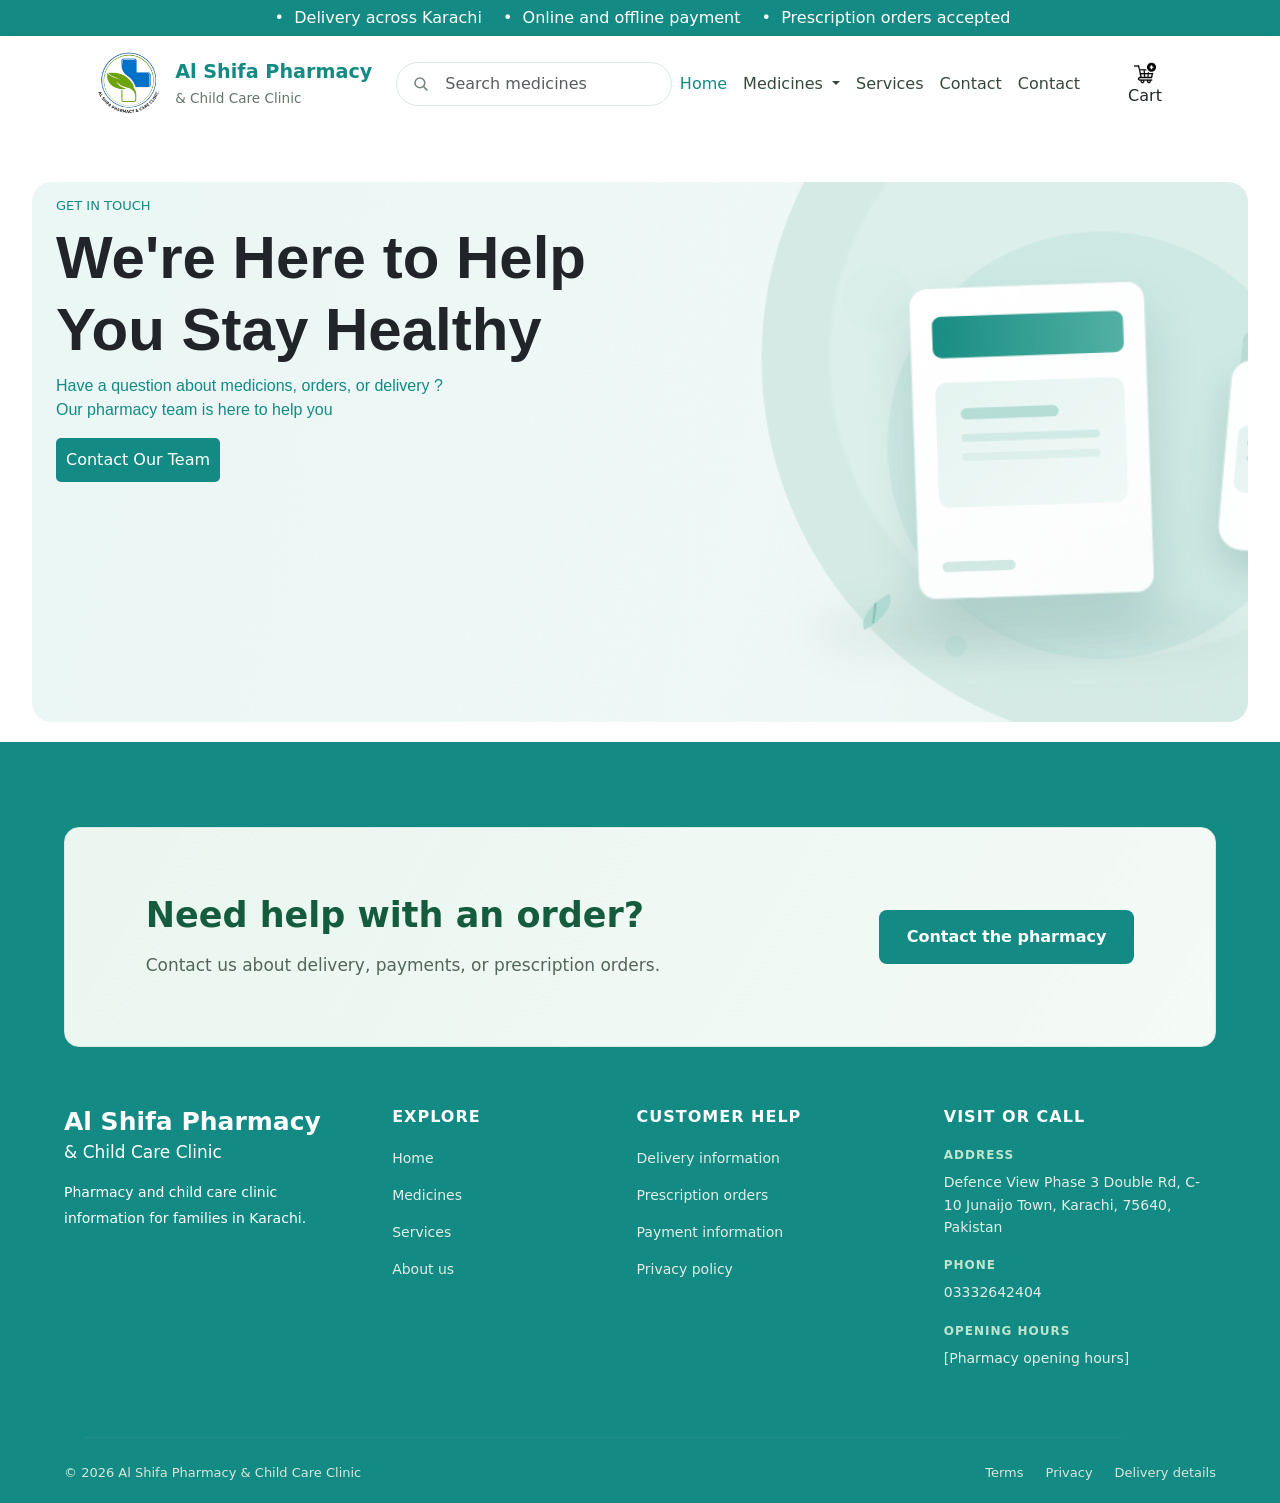
==== CONTACT-US/INDEX.HTML @ 60e19725 "Add contact and services pages with associated styles and images - Created a contact page with a mod" ====
<!DOCTYPE html>
<html lang="en">
<head>
    <meta charset="UTF-8">
    <meta name="viewport" content="width=device-width, initial-scale=1.0">

    <title>My Bootstrap Website</title>


    <!-- my css -->
     <link rel="stylesheet" href="STYLE.CSS">
    <!-- Bootstrap CSS -->
    <link
        href="https://cdn.jsdelivr.net/npm/bootstrap@5.3.9/dist/css/bootstrap.min.css"
        rel="stylesheet"
        integrity="sha384-yEPZ7jP9S0QKiUQ0m3jjsO4ProIW7wvR9gXkI7JOGa2XVsw53Yke2bsdkBbjmmiX"
        crossorigin="anonymous"
    >

    <!-- Your custom CSS -->
    <style>
        /* Write your CSS here */
    </style>
</head>

<body>





    <!-- Your website content -->
 <!-- navbar start -->

  <!-- Your HTML code here -->
    <div class="top-banner">
      <p class="">&nbsp;•&nbsp; Delivery across Karachi</p>
      <p>&nbsp;•&nbsp; Online and offline payment</p>
      <p>&nbsp;•&nbsp; Prescription orders accepted</p>
    </div>

    <div id="container">
      <nav id="main" class="navbar navbar-expand-lg">
        <div class="container px-4">
          <a class="navbar-brand" href="index.html">
            <div class="logo">
              <img src="logo.png" alt="" width="80px" />
              <p>
                <span class="brand-name">Al Shifa Pharmacy</span>
                <small class="brand-subtitle">&amp; Child Care Clinic</small>
              </p>
            </div>
          </a>

          <!-- Mobile menu toggle -->
          <button
            class="navbar-toggler"
            type="button"
            data-bs-toggle="collapse"
            data-bs-target="#mainNavbar"
            aria-controls="mainNavbar"
            aria-expanded="false"
            aria-label="Open menu"
          >
            <span class="navbar-toggler-icon"></span>
          </button>

          <div class="collapse navbar-collapse" id="mainNavbar">
            <!-- Search field with icon only -->
            <form
              class="nav-search position-relative mx-lg-auto my-3 my-lg-0"
              role="search"
            >
              <svg
                class="search-icon position-absolute top-50 start-0 translate-middle-y ms-3"
                width="18"
                height="18"
                viewBox="0 0 24 24"
                fill="none"
                stroke="currentColor"
                stroke-width="2"
                aria-hidden="true"
              >
                <circle cx="10.5" cy="10.5" r="6.5"></circle>
                <path d="m15.5 15.5 5 5"></path>
              </svg>

              <input
                id="medicine-search"
                name="q"
                class="form-control ps-5"
                type="search"
                placeholder="Search medicines"
                aria-label="Search medicines"
              />
            </form>

            <ul class="navbar-nav ms-lg-auto">
              <li class="nav-item">
                <a class="nav-link active" href="index.html">Home</a>
              </li>

              <li class="nav-item dropdown">
  <a
    class="nav-link dropdown-toggle"
    href="#"
    role="button"
    data-bs-toggle="dropdown"
    aria-expanded="false"
  >
    Medicines
  </a>

  <ul class="dropdown-menu">
    <li><a class="dropdown-item" href="pain-relief.html">Pain relief</a></li>
    <li><a class="dropdown-item" href="cold-cough-flu.html">Cold, cough &amp; flu</a></li>
    <li><a class="dropdown-item" href="allergy.html">Allergy &amp; sinus</a></li>
    <li><a class="dropdown-item" href="digestive-health.html">Digestive health</a></li>
    <li><a class="dropdown-item" href="vitamins.html">Vitamins &amp; supplements</a></li>
    <li><a class="dropdown-item" href="first-aid.html">First aid</a></li>
    <li><a class="dropdown-item" href="skin-care.html">Skin care</a></li>
    <li><a class="dropdown-item" href="eye-ear-care.html">Eye &amp; ear care</a></li>
    <li><a class="dropdown-item" href="oral-care.html">Oral care</a></li>
    <li><a class="dropdown-item" href="womens-health.html">Women’s health</a></li>
    <li><a class="dropdown-item" href="baby-child-health.html">Baby &amp; child health</a></li>
    <li><a class="dropdown-item" href="diabetes-care.html">Diabetes care</a></li>
    <li><a class="dropdown-item" href="medical-devices.html">Medical devices</a></li>
    <li><a class="dropdown-item" href="prescription-medicines.html">Prescription medicines</a></li>
  </ul>
</li>

              <li class="nav-item">
                <a class="nav-link" href="services.html">Services</a>
              </li>
              <li class="nav-item">
                <a class="nav-link" href="contact.html">Contact</a>
              </li>

              <li class="nav-item">
                <a class="nav-link" href="contact.html">Contact</a>
              </li>
            </ul>
            <a class="btn nav-cart ms-lg-3" href="cart.html">
              <img src="add-to-cart.png" alt="" width="22" height="22" />
              Cart
            </a>
          </div>
        </div>
      </nav>
    </div>
  

  <!-- navbar end  -->

<!-- BANNAR -->
<div class="card  " style="border: none;">
  <img ID="IMG" src="HOME-banner.png" class="card-img" alt="...">
  <div ID="TXT" class="card-img-overlay">
    <div class="TITLEe">
  <h6>GET IN TOUCH</h6>

    </div>
  
    <h1 class="card-title">We're Here to Help 
      <br>
      You Stay Healthy
    </h1>
    <p class="card-text">Have a question about medicions, orders, or delivery ?<br>
    Our pharmacy team is here to help you
    
    </p>

    <A href="">
<button id="contact">Contact Our Team </button>
    </A>

  </div>
</div>

<!-- BANNAR -->


<!-- CARDS -->
<!-- Contact cards -->

<!-- CARDS -->












  <!-- footer -->




  <!-- FOOTERS -->

<footer class="F-MAIN">

    <!-- Contact Banner -->
    <div class="TITLE">
        <div class="txt">
            <h1 id="h1">Need help with an order?</h1>
            <p id="p">Contact us about delivery, payments, or prescription orders.</p>
        </div>

        <div class="contact-action">
            <button id="bttn">Contact the pharmacy</button>
        </div>
    </div>

    <!-- Footer Content -->
    <div class="under-div">

        <!-- Brand -->
        <div class="titless">
            <h2>Al Shifa Pharmacy</h2>
            <h3>& Child Care Clinic</h3>

            <p>
                Pharmacy and child care clinic information for
                families in Karachi.
            </p>
        </div>

        <!-- Explore -->
        <div class="Explore">
            <h3>EXPLORE</h3>
            <ul>
                <li><a href="index.html">Home</a></li>
                <li><a href="#">Medicines</a></li>
                <li><a href="#">Services</a></li>
                <li><a href="#">About us</a></li>
            </ul>
        </div>

        <!-- Customer Help -->
        <div class="Customers-help">
            <h3>CUSTOMER HELP</h3>
            <ul>
                <li><a href="#">Delivery information</a></li>
                <li><a href="#">Prescription orders</a></li>
                <li><a href="#">Payment information</a></li>
                <li><a href="#">Privacy policy</a></li>
            </ul>
        </div>

        <!-- Address -->
        <div class="address">
            <h5>VISIT OR CALL</h5>

            <div class="ADDRESS">
                <p>ADDRESS</p>
                <h4>Defence View Phase 3 Double Rd, C-10 Junaijo Town, Karachi, 75640, Pakistan</h4>
            </div>

            <div class="phone">
                <label>PHONE</label>
                <h5>03332642404</h5>
            </div>

            <div class="phone">
                <label>OPENING HOURS</label>
                <h5>[Pharmacy opening hours]</h5>
            </div>
        </div>

    </div>

    <!-- Copyright -->

      <hr style="width: 90%; display: flex;
      align-items: center;
      justify-content: center;
      margin-left:20px; text-align: center;
      color: honeydew;">
    <div class="footer-bottom">
        <p>© 2026 Al Shifa Pharmacy & Child Care Clinic</p>


      
        <div class="footer-bottom-links">
            <a href="#">Terms</a>
            <a href="#">Privacy</a>
            <a href="#">Delivery details</a>
        </div>
    </div>

</footer>
    <!-- Bootstrap JavaScript bundle -->
    <script
        src="https://cdn.jsdelivr.net/npm/bootstrap@5.3.9/dist/js/bootstrap.bundle.min.js"
        integrity="sha384-WyOxWvTyr1QaMPfiPJSv76iReVthorl5uWlFtZPyK0IEB0hGzo9y5Bp9mYanr8Bu"
        crossorigin="anonymous"
    ></script>

    <!-- Your custom JavaScript -->
    <script>
        // Write your JavaScript here
    </script>

</body>
</html>
---- CONTACT-US/STYLE.CSS ----
:root {
    --pharmacy-green: #16784b;
    --pharmacy-dark: #145c3d;
    --pharmacy-light: #f2f8f4;
    --pharmacy-border: #dce8df;
    --pharmacy-teal: #138a83;
}

* {
    box-sizing: border-box;
}

body {
    margin: 0;
    font-family: "Times New Roman", Times, serif;
}

#container {
    width: 100%;
}

/* ================= TOP BANNER ================= */

.top-banner {
    display: flex;
    align-items: center;
    justify-content: center;
    gap: 1rem;
    width: 100%;
    min-height: 36px;
    padding: 6px 16px;
    background-color: var(--pharmacy-teal);
    color: #fff;
}

.top-banner p {
    margin: 0;
}

/* ================= MAIN NAVIGATION ================= */

#main {
    background-color: #fff;
    box-shadow: 0 2px 10px rgb(0 0 0 / 5%);
}

#main .navbar-brand {
    margin-right: 1.5rem;
}

/* Logo */

.logo {
    display: flex;
    align-items: center;
    gap: 0.7rem;
}

.logo img {
    display: block;
    width: 70px;
    height: 70px;
    object-fit: contain;
}

.logo p {
    margin: 0;
    line-height: 1.2;
}

.brand-name {
    display: block;
    color: var(--pharmacy-teal);
    font-size: 1.2rem;
    font-weight: 700;
}

.brand-subtitle {
    color: #64756a;
    font-size: 0.85rem;
}

/* Search */

.nav-search {
    width: min(100%, 300px);
}

.nav-search .form-control {
    min-height: 44px;
    border-color: var(--pharmacy-border);
    border-radius: 24px;
}

.nav-search .form-control:focus {
    border-color: var(--pharmacy-green);
    box-shadow: 0 0 0 0.2rem rgb(22 120 75 / 15%);
}

.search-icon {
    color: #748279;
    pointer-events: none;
}

/* Navigation Links */

#main .nav-link {
    color: #35483c;
    font-weight: 500;
}

#main .nav-link:hover,
#main .nav-link.active {
    color: var(--pharmacy-teal);
}

/* Dropdown */

#main .dropdown-menu {
    border: 1px solid var(--pharmacy-border);
    border-radius: 10px;
    box-shadow: 0 8px 20px rgb(0 0 0 / 8%);
}

#main .dropdown-item:hover {
    color: var(--pharmacy-dark);
    background-color: var(--pharmacy-light);
}

/* Cart */

.nav-cart {
    display: inline-flex;
    align-items: center;
    justify-content: center;
    gap: 0.5rem;
    padding: 0.6rem 1rem;
    color: #fff;
    background-color: var(--pharmacy-green);
    border: none;
    border-radius: 8px;
    font-weight: 600;
}

.nav-cart:hover {
    color: #fff;
    background-color: var(--pharmacy-dark);
}

/* Mobile Menu Button */

.navbar-toggler {
    border-color: var(--pharmacy-border);
}

.navbar-toggler:focus {
    box-shadow: 0 0 0 0.2rem rgb(22 120 75 / 15%);
}


/* ================= CONTACT BANNER ================= */

.TITLE {
    width: 100%;
    min-height: 220px;
    padding: 40px 7%;
    margin: 40px auto;

    display: flex;
    align-items: center;
    justify-content: space-between;
    gap: 25px;

    background: linear-gradient(120deg, #eaf6ef, #f4faf6);
    border: 1px solid var(--pharmacy-border);
    border-radius: 15px;
}

/* Text Section */

.TITLE .txt {
    max-width: 650px;
    margin: 0;
}

.TITLE #h1 {
    font-size: 35px;
    font-weight: 700;
    color: var(--pharmacy-dark);
    margin: 0 0 15px;
}

.TITLE #p {
    font-size: 17px;
    color: #53665a;
    line-height: 1.7;
    margin: 0;
}

/* Button */

.contact-action {
    flex-shrink: 0;
}

.TITLE #bttn {
    background-color: var(--pharmacy-teal);
    color: white;
    border: none;
    padding: 15px 28px;
    border-radius: 8px;
    font-size: 16px;
    font-weight: 600;
    cursor: pointer;
    transition: 0.3s ease;
}

.TITLE #bttn:hover {
    background-color: var(--pharmacy-dark);
    transform: translateY(-3px);
    box-shadow: 0 5px 15px rgb(22 120 75 / 20%);
}


/* ================= FOOTER ================= */

footer {
    width: 100%;
    background-color: var(--pharmacy-teal);
    color: #fff;
    padding: 45px 5% 15px;
}

/* Footer Main Content */

.under-div {
    width: 100%;
    display: grid;
    grid-template-columns: 1.4fr 1fr 1.3fr 1.3fr;
    gap: 35px;
    padding: 20px 0 35px;
}

/* Brand Section */

.titless h2 {
    font-size: 25px;
    font-weight: 700;
    margin: 0 0 5px;
    color: #fff;
}

.titless h1 {
    color: #fff;
}

.titless h3 {
    font-size: 17px;
    font-weight: 500;
    margin: 0 0 18px;
    color: #fff;
}

.titless p {
    font-size: 14px;
    line-height: 1.8;
    color: #fff;
    max-width: 260px;
    margin: 0;
}

/* Explore & Customer Help */

.Explore h3,
.Customers-help h3 {
    font-size: 16px;
    font-weight: 700;
    margin: 0 0 20px;
    color: #fff;
    letter-spacing: 1px;
}

.Explore ul,
.Customers-help ul {
    list-style: none;
    padding: 0;
    margin: 0;
}

.Explore li,
.Customers-help li {
    margin-bottom: 13px;
}

.Explore a,
.Customers-help a {
    text-decoration: none;
    color: #e1eee6;
    font-size: 14px;
    transition: 0.3s ease;
}

.Explore a:hover,
.Customers-help a:hover {
    color: #a8e6bd;
    padding-left: 5px;
}

/* Address Section */

.address > h5 {
    font-size: 16px;
    font-weight: 700;
    margin: 0 0 20px;
    letter-spacing: 1px;
    color: #fff;
}

.ADDRESS,
.phone {
    margin-bottom: 18px;
}

.ADDRESS p,
.phone label {
    display: block;
    font-size: 12px;
    font-weight: 700;
    letter-spacing: 1px;
    color: #bde5ce;
    margin: 0 0 7px;
}

.ADDRESS h4,
.phone h5 {
    font-size: 14px;
    font-weight: 400;
    line-height: 1.6;
    color: #e1eee6;
    margin: 0;
}

/* Footer Divider */

footer hr {
    width: 100%;
    border: 0;
    border-top: 1px solid rgb(255 255 255 / 25%);
    margin: 15px 0 20px;
}

/* Copyright */

.footer-bottom {
    display: flex;
    justify-content: space-between;
    align-items: center;
    flex-wrap: wrap;
    gap: 15px;
    padding: 5px 0;
}

.footer-bottom p {
    font-size: 13px;
    color: #d5e8dc;
    margin: 0;
}

.footer-bottom-links {
    display: flex;
    gap: 22px;
    flex-wrap: wrap;
}

.footer-bottom-links a {
    text-decoration: none;
    font-size: 13px;
    color: #d5e8dc;
    transition: 0.3s ease;
}

.footer-bottom-links a:hover {
    color: #a8e6bd;
}


/* =========================================
   TABLET RESPONSIVE
========================================= */

@media (max-width: 991px) {

    /* Navbar */

    .logo img {
        width: 60px;
        height: 60px;
    }

    .brand-name {
        font-size: 1.1rem;
    }

    .brand-subtitle {
        font-size: 0.8rem;
    }

    #main .navbar-collapse {
        padding: 15px 0;
    }

    #main .navbar-nav {
        align-items: flex-start;
        gap: 5px;
    }

    #main .nav-link {
        padding: 10px 0;
    }

    .nav-search {
        width: 100%;
        max-width: 100%;
        margin: 12px 0;
    }

    .nav-cart {
        margin-top: 10px;
    }

    /* Contact Banner */

    .TITLE {
        padding: 35px 5%;
        min-height: 190px;
        gap: 20px;
    }

    .TITLE #h1 {
        font-size: 29px;
    }

    .TITLE #p {
        font-size: 15px;
    }

    .TITLE #bttn {
        padding: 13px 20px;
        font-size: 14px;
    }

    /* Footer */

    .under-div {
        grid-template-columns: repeat(2, 1fr);
        gap: 35px;
    }

    .titless p {
        max-width: 320px;
    }
}




/* =========================================
   MOBILE RESPONSIVE
========================================= */

@media (max-width: 576px) {

    /* Top Banner */

    .top-banner {
        flex-wrap: wrap;
        gap: 5px;
        padding: 8px 10px;
        font-size: 12px;
        text-align: center;
    }

    /* Navbar Logo */

    .logo {
        gap: 8px;
    }

    .logo img {
        width: 48px;
        height: 48px;
    }

    .brand-name {
        font-size: 0.95rem;
    }

    .brand-subtitle {
        font-size: 0.7rem;
    }

    #main .navbar-brand {
        margin-right: 0;
    }

    #main .navbar-collapse {
        padding: 12px 5px;
    }

    #main .nav-link {
        font-size: 14px;
    }

    /* Search */

    .nav-search {
        width: 100%;
    }

    .nav-search .form-control {
        min-height: 40px;
        font-size: 14px;
    }

    /* Cart */

    .nav-cart {
        width: 100%;
        padding: 10px;
        margin-top: 8px;
    }

    /* Dropdown */

    #main .dropdown-menu {
        width: 100%;
    }

    /* Contact Banner */

    .TITLE {
        flex-direction: column;
        align-items: flex-start;
        padding: 30px 22px;
        min-height: auto;
        gap: 22px;
        margin: 25px auto;
    }

    .TITLE .txt {
        width: 100%;
    }

    .TITLE #h1 {
        font-size: 25px;
        line-height: 1.3;
    }

    .TITLE #p {
        font-size: 14px;
        line-height: 1.6;
    }

    .contact-action {
        width: 100%;
    }

    .TITLE #bttn {
        width: 100%;
        padding: 14px;
        font-size: 15px;
    }

    /* Footer */

    footer {
        padding: 35px 6% 15px;
    }

    .under-div {
        grid-template-columns: 1fr;
        gap: 28px;
        padding-bottom: 20px;
    }

    .titless h2 {
        font-size: 23px;
    }

    .Explore h3,
    .Customers-help h3,
    .address > h5 {
        margin-bottom: 14px;
    }

    .footer-bottom {
        flex-direction: column;
        align-items: flex-start;
        gap: 15px;
    }

    .footer-bottom-links {
        gap: 15px;
    }

    .footer-bottom p,
    .footer-bottom-links a {
        font-size: 12px;
    }
}


/* =========================================
   EXTRA SMALL MOBILE
========================================= */

@media (max-width: 380px) {

    /* Logo */

    .logo img {
        width: 42px;
        height: 42px;
    }

    .brand-name {
        font-size: 0.85rem;
    }

    .brand-subtitle {
        font-size: 0.65rem;
    }

    .navbar-toggler {
        padding: 5px 8px;
    }

    .top-banner {
        font-size: 11px;
    }

    /* Contact Banner */

    .TITLE {
        padding: 25px 17px;
    }

    .TITLE #h1 {
        font-size: 22px;
    }

    .TITLE #p {
        font-size: 13px;
    }
}


#IMG{
    margin-left: 3%;
    margin-right: 5%;
    margin-top: 50PX;
    display: flex;
    align-items: center;
    justify-content: center;
    width: 95%;
    height: 60VH;
    object-fit: cover;
    margin-bottom: 20PX;
    border-radius: 20PX;
}

#IMG {
    margin: 50px auto 20px;
    display: block;
    width: 95%;
    height: 60vh;
    object-fit: cover;
    border-radius: 20px;
}
/* General styles */
#TXT {
    margin-top: 50px;
    margin-left: 40px;
}

.TITLEe {
    display: flex;
    align-items: center;
    gap: 10px;
}

.TITLEe h6 {
    color: #138a83;
    font-size: 13px;
}

.card-title {
    font-size: 60px;
    color: #138a83;
    font-family: "Gill Sans", "Gill Sans MT", Calibri,
                 "Trebuchet MS", sans-serif;
    font-weight: bold;
}

.card-text {
    color: #138a83;
    font-family: "Gill Sans", "Gill Sans MT", Calibri,
                 "Trebuchet MS", sans-serif;
}

#contact {
    border-radius: 5px;
    padding: 10px;
    background-color: #138a83;
    color: white;
    border: none;
    outline: none;
}

#contact:hover {
    background-color: #138a8273;
}

/* Mobile */
@media (max-width: 576px) {
    #IMG {
        width: 92%;
        height: 40vh;
        margin-top: 30px;
    }

    #TXT {
        margin-top: 25px;
        margin-left: 0;
    }

    .TITLEe h6 {
        font-size: 12px;
    }

    .card-title {
        font-size: 32px;
    }

    .card-text {
        font-size: 14px;
    }
}

/* Extra-small mobile */
@media (max-width: 380px) {
    #IMG {
        height: 30vh;
    }

    .TITLEe h6 {
        font-size: 11px;
    }

    .card-title {
        font-size: 26px;
    }

    .card-text {
        font-size: 13px;
    }
}
#cards {
    padding: 30px;
}

.main {
    width: 100%;
    height: 100%;
    padding: 20px;
    display: flex;
    align-items: center;
    justify-content: center;
    gap: 10px;
    background-color: white;
    border-radius: 8px;
    box-shadow: 0px 0px 15px #138a83;
}

.omg {
    display: flex;
    align-items: center;
    justify-content: center;
}

.txxt {
    text-align: left;
}

.txxt h5,
.txxt p {
    margin: 0;
    color: #138a83;
}

  /* <h5>Call us</h5>
                <p>0333 2642404</p> */

                       /* <h5>Email</h5>
                <p>support@yourwebsite.com</p> */

                  /* <h5>Visit us</h5>
                <p>Karachi, Pakistan</p> */
/* 
                     <h5>Working hours</h5>
                <p>Mon - Sat: 9 AM - 6 PM</p> */
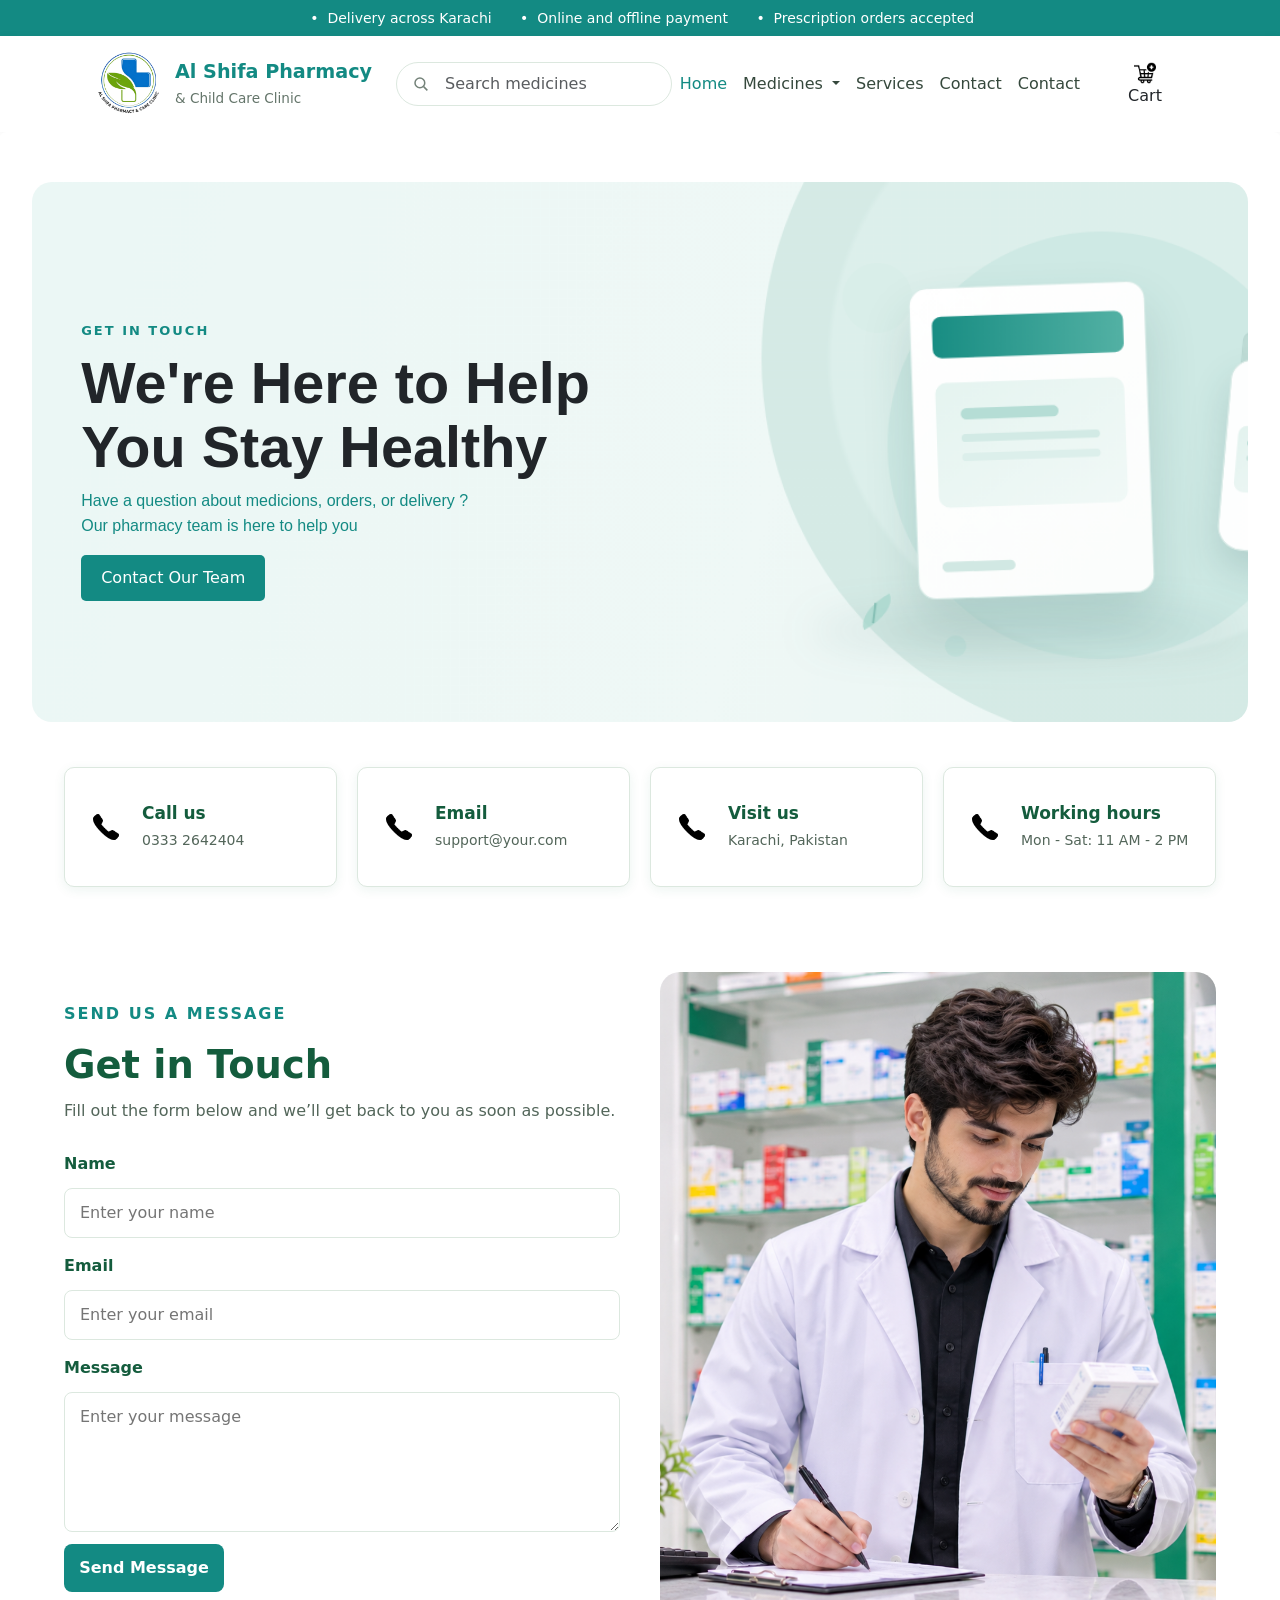
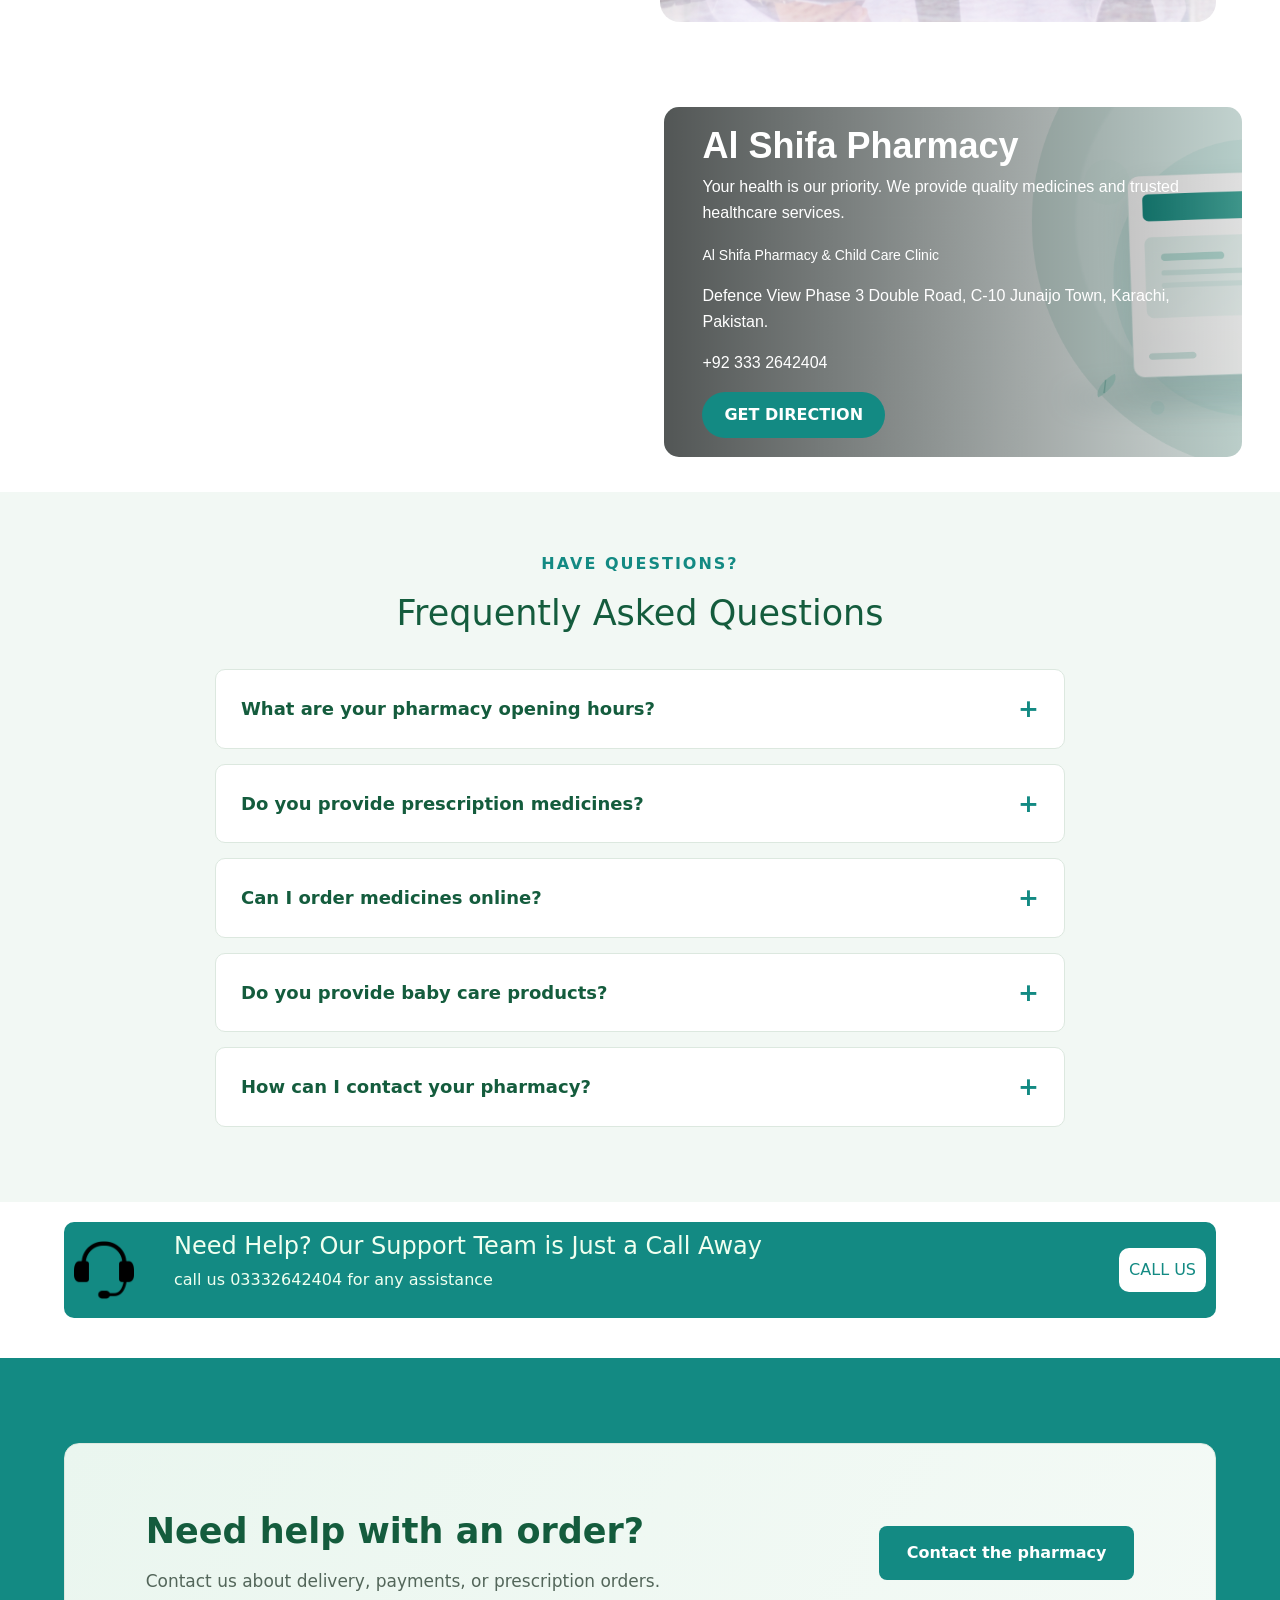
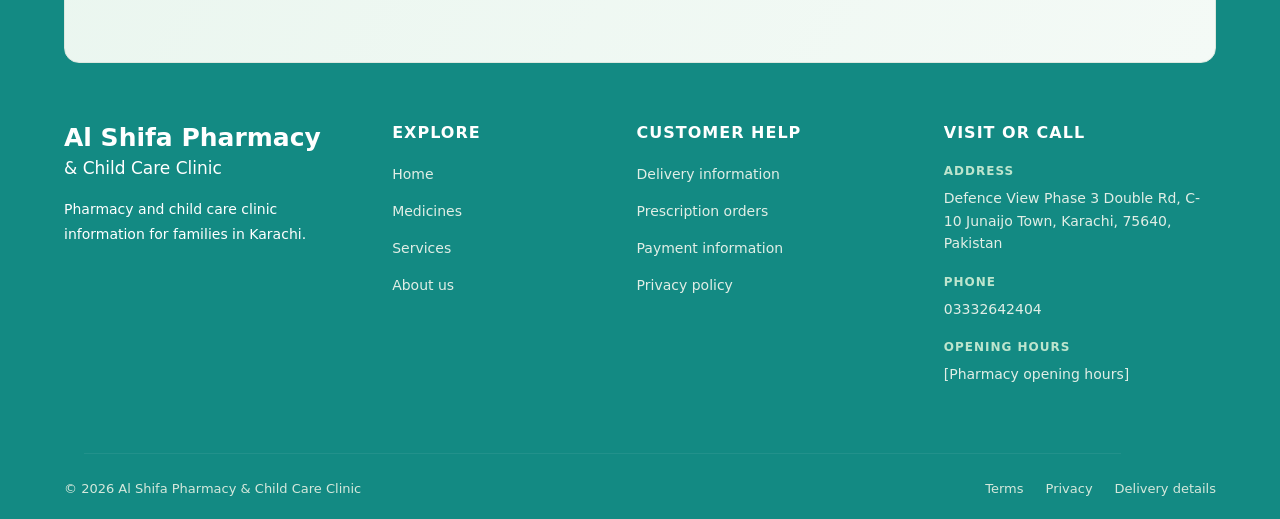
==== commit 24a7688e: "Add contact section with cards and form; update styles for improved layout and responsiveness" ====
--- a/CONTACT-US/INDEX.HTML
+++ b/CONTACT-US/INDEX.HTML
@@ -97,7 +97,7 @@
 
             <ul class="navbar-nav ms-lg-auto">
               <li class="nav-item">
-                <a class="nav-link active" href="index.html">Home</a>
+                <a class="nav-link active" href="">Home</a>
               </li>
 
               <li class="nav-item dropdown">
@@ -181,26 +181,255 @@
 
 
 <!-- CARDS -->
-<!-- Contact cards -->
+<div class="main">
+
+  <!-- card1 body -->
+<div class="c1">
+
+  <div class="pic">
+    <img src="icons8-phone-50.png">
+  </div>
+  <div class="textt">
+       <h5>Call us</h5>
+                <p>0333 2642404</p> 
+              
+  </div>
+</div>
+
+
+
+
+
+  <!-- card2 body -->
+<div class="c1">
+  <div class="pic">
+    <img src="icons8-phone-50.png">
+  </div>
+
+  <div class="textt">
+          <h5>Email</h5>
+                <p>support@your.com</p> 
+
+  </div>
+</div>
+
+
+
+
+  <!-- card3 body -->
+<div class="c1">
+  <div class="pic">
+    <img src="icons8-phone-50.png">
+  </div>
+
+  <div class="textt">
+       <h5>Visit us</h5>
+                <p>Karachi, Pakistan</p> 
+
+  </div>
+</div>
+
+
+  <!-- card4 body -->
+<div class="c1">
+  <div class="pic">
+    <img src="icons8-phone-50.png">
+  </div>
+
+  <div class="textt">
+     
+                     <h5>Working hours</h5>
+                <p>Mon - Sat: 11 AM - 2 PM</p> 
+  </div>
+</div>
+</div>
 
 <!-- CARDS -->
 
 
-
-
-
-
-
-
-
-
-
-
-  <!-- footer -->
-
-
-
-
+<section>
+    <div class="main22">
+
+        <div class="Email">
+            <div class="ttxxt">
+                <p>SEND US A MESSAGE</p>
+
+                <h1>Get in Touch</h1>
+
+                <p>
+                    Fill out the form below and we’ll get back to you
+                    as soon as possible.
+                </p>
+            </div>
+
+            <div class="inputs">
+                <form>
+                    <label for="name">Name</label>
+                    <input
+                        type="text"
+                        id="name"
+                        name="name"
+                        placeholder="Enter your name"
+                        required
+                    >
+
+                    <label for="email">Email</label>
+                    <input
+                        type="email"
+                        id="email"
+                        name="email"
+                        placeholder="Enter your email"
+                        required
+                    >
+
+                    <label for="message">Message</label>
+                    <textarea
+                        id="message"
+                        name="message"
+                        placeholder="Enter your message"
+                        required
+                    ></textarea>
+
+                    <button type="submit">Send Message</button>
+                </form>
+            </div>
+        </div>
+
+        <div class="picture">
+            <img
+                src="model.png"
+                alt="Pharmacy model"
+                width="500px"
+                style="height: 80vh; object-fit: cover;"
+            >
+        </div>
+
+    </div>
+</section>
+
+
+
+
+
+<div class="container-fluid">
+
+    <!-- Google Map -->
+    <div class="direction-wala-map">
+        <iframe
+            src="https://maps.google.com/maps?q=Al%20Shifa%20Pharmacy%20and%20Child%20Care%20Clinic&z=15&output=embed"
+            width="100%"
+            height="400"
+            style="border:0;"
+            allowfullscreen
+            loading="lazy">
+        </iframe>
+    </div>
+
+    <!-- Image Section -->
+    <div class="img">
+        <div class="card theme-inverse">
+            <img src="HOME-banner.png" class="card-img" alt="Al Shifa Pharmacy">
+
+            <div class="card-img-overlay">
+                <h4 class="card-title">Al Shifa Pharmacy</h4>
+
+   
+<p class="card-text">
+    Your health is our priority. We provide quality
+    medicines and trusted healthcare services.
+</p>
+
+<p class="card-text">
+    <small>Al Shifa Pharmacy & Child Care Clinic</small>
+</p>
+
+<p class="card-text">
+    <i class="bi bi-geo-alt-fill"></i>
+    Defence View Phase 3 Double Road,
+    C-10 Junaijo Town, Karachi, Pakistan.
+</p>
+
+<p class="card-text">
+    <i class="bi bi-telephone-fill"></i>
+    +92 333 2642404
+</p>
+
+<button id="BBB"
+    onclick="window.open('https://www.google.com/maps/dir/?api=1&destination=Al+Shifa+Pharmacy+and+Child+Care+Clinic,+Defence+View+Phase+3,+Karachi', '_blank')">
+    GET DIRECTION
+</button>
+
+            </div>
+        </div>
+    </div>
+
+</div>
+
+
+
+
+
+
+<!-- FREQUENTLY ASK QUESTION
+  -->
+<section class="faq-section">
+
+    <div class="faq-heading">
+        <p>HAVE QUESTIONS?</p>
+        <h2>Frequently Asked Questions</h2>
+    </div>
+
+    <div class="faq-container">
+
+        <details class="faq-item">
+            <summary>What are your pharmacy opening hours?</summary>
+            <p>Our pharmacy is open during regular business hours. Please contact us to confirm today's timings.</p>
+        </details>
+
+        <details class="faq-item">
+            <summary>Do you provide prescription medicines?</summary>
+            <p>Yes, we provide prescription medicines. Please bring a valid prescription from your doctor.</p>
+        </details>
+
+        <details class="faq-item">
+            <summary>Can I order medicines online?</summary>
+            <p>You can contact us by phone to ask about medicine availability and ordering.</p>
+        </details>
+
+        <details class="faq-item">
+            <summary>Do you provide baby care products?</summary>
+            <p>Yes, we offer a range of baby care products for babies and children.</p>
+        </details>
+
+        <details class="faq-item">
+            <summary>How can I contact your pharmacy?</summary>
+            <p>You can call us or visit our pharmacy. Our team will be happy to assist you.</p>
+        </details>
+
+    </div>
+</section>
+
+
+<div class="t">
+
+
+
+<div class="CONTACT">
+  <IMG SRC="customer-service-headset.png" width="60PX">
+    <hr>
+      <div class="TTT">
+            <H4>Need Help? Our Support Team is Just a Call Away
+  </H4>
+  <P>call us 03332642404 for any assistance</P></div>
+</div>
+
+
+<div class="buttt">
+  <button>CALL US</button>
+</div>
+
+</div>
+</div>
   <!-- FOOTERS -->
 
 <footer class="F-MAIN">
--- a/CONTACT-US/STYLE.CSS
+++ b/CONTACT-US/STYLE.CSS
@@ -1,3 +1,7 @@
+/* =====================================================
+   AL SHIFA PHARMACY & CHILD CARE CLINIC
+   RESPONSIVE CSS
+===================================================== */
 
 :root {
     --pharmacy-green: #16784b;
@@ -5,15 +9,27 @@
     --pharmacy-light: #f2f8f4;
     --pharmacy-border: #dce8df;
     --pharmacy-teal: #138a83;
+    --text-dark: #26352b;
+    --text-muted: #53665a;
 }
 
 * {
     box-sizing: border-box;
+}
+
+html {
+    scroll-behavior: smooth;
 }
 
 body {
     margin: 0;
     font-family: "Times New Roman", Times, serif;
+    color: var(--text-dark);
+    overflow-x: hidden;
+}
+
+img {
+    max-width: 100%;
 }
 
 #container {
@@ -26,19 +42,22 @@
     display: flex;
     align-items: center;
     justify-content: center;
-    gap: 1rem;
+    flex-wrap: wrap;
+    gap: 8px 24px;
     width: 100%;
     min-height: 36px;
-    padding: 6px 16px;
+    padding: 7px 16px;
     background-color: var(--pharmacy-teal);
     color: #fff;
+    text-align: center;
 }
 
 .top-banner p {
     margin: 0;
-}
-
-/* ================= MAIN NAVIGATION ================= */
+    font-size: 14px;
+}
+
+/* ================= NAVBAR ================= */
 
 #main {
     background-color: #fff;
@@ -47,18 +66,16 @@
 
 #main .navbar-brand {
     margin-right: 1.5rem;
-}
-
-/* Logo */
+    white-space: normal;
+}
 
 .logo {
     display: flex;
     align-items: center;
-    gap: 0.7rem;
+    gap: 11px;
 }
 
 .logo img {
-    display: block;
     width: 70px;
     height: 70px;
     object-fit: contain;
@@ -103,7 +120,7 @@
     pointer-events: none;
 }
 
-/* Navigation Links */
+/* Navigation links */
 
 #main .nav-link {
     color: #35483c;
@@ -118,6 +135,8 @@
 /* Dropdown */
 
 #main .dropdown-menu {
+    max-height: 70vh;
+    overflow-y: auto;
     border: 1px solid var(--pharmacy-border);
     border-radius: 10px;
     box-shadow: 0 8px 20px rgb(0 0 0 / 8%);
@@ -134,13 +153,14 @@
     display: inline-flex;
     align-items: center;
     justify-content: center;
-    gap: 0.5rem;
+    gap: 8px;
     padding: 0.6rem 1rem;
     color: #fff;
     background-color: var(--pharmacy-green);
     border: none;
     border-radius: 8px;
     font-weight: 600;
+    text-decoration: none;
 }
 
 .nav-cart:hover {
@@ -148,8 +168,6 @@
     background-color: var(--pharmacy-dark);
 }
 
-/* Mobile Menu Button */
-
 .navbar-toggler {
     border-color: var(--pharmacy-border);
 }
@@ -158,57 +176,372 @@
     box-shadow: 0 0 0 0.2rem rgb(22 120 75 / 15%);
 }
 
-
-/* ================= CONTACT BANNER ================= */
+/* ================= HERO BANNER ================= */
+
+#IMG {
+    display: block;
+    width: 95%;
+    height: 60vh;
+    min-height: 350px;
+    max-height: 650px;
+    margin: 50px auto 20px;
+    object-fit: cover;
+    object-position: center;
+    border-radius: 20px;
+}
+
+#TXT {
+    margin: 50px 0 0 4%;
+    padding: 30px;
+    display: flex;
+    flex-direction: column;
+    align-items: flex-start;
+    justify-content: center;
+    max-width: 650px;
+}
+
+.TITLEe {
+    display: flex;
+    align-items: center;
+    gap: 10px;
+}
+
+.TITLEe h6 {
+    margin: 0 0 12px;
+    color: var(--pharmacy-teal);
+    font-size: 13px;
+    font-weight: 700;
+    letter-spacing: 2px;
+}
+
+.card-title {
+    color: var(--pharmacy-teal);
+    font-family: "Gill Sans", "Gill Sans MT", Calibri, "Trebuchet MS", sans-serif;
+    font-size: clamp(34px, 4.5vw, 60px);
+    font-weight: 700;
+    line-height: 1.12;
+}
+
+.card-text {
+    color: var(--pharmacy-teal);
+    font-family: "Gill Sans", "Gill Sans MT", Calibri, "Trebuchet MS", sans-serif;
+    line-height: 1.6;
+}
+
+#contact {
+    padding: 11px 20px;
+    color: #fff;
+    background-color: var(--pharmacy-teal);
+    border: none;
+    border-radius: 5px;
+    outline: none;
+    cursor: pointer;
+    transition: 0.25s ease;
+}
+
+#contact:hover {
+    background-color: var(--pharmacy-dark);
+    transform: translateY(-2px);
+}
+
+/* ================= CONTACT CARDS ================= */
+
+.main {
+    display: flex;
+    align-items: stretch;
+    justify-content: center;
+    flex-wrap: wrap;
+    gap: 20px;
+    width: 90%;
+    margin: 25px auto 35px;
+}
+
+.c1 {
+    display: flex;
+    align-items: center;
+    justify-content: flex-start;
+    gap: 15px;
+    flex: 1 1 220px;
+    min-width: 0;
+    min-height: 120px;
+    padding: 20px;
+    background-color: white;
+    border: 1px solid var(--pharmacy-border);
+    border-radius: 10px;
+    box-shadow: 0 3px 12px rgb(22 120 75 / 8%);
+    transition: 0.25s ease;
+}
+
+.c1:hover {
+    transform: translateY(-4px);
+    box-shadow: 0 7px 18px rgb(22 120 75 / 13%);
+}
+
+.pic {
+    flex: 0 0 42px;
+    display: grid;
+    place-items: center;
+}
+
+.pic img {
+    width: 30px;
+    height: 30px;
+    object-fit: contain;
+}
+
+.textt {
+    min-width: 0;
+}
+
+.textt h5 {
+    margin: 0 0 7px;
+    color: var(--pharmacy-dark);
+    font-size: 17px;
+    font-weight: 700;
+}
+
+.textt p {
+    margin: 0;
+    color: var(--text-muted);
+    font-size: 14px;
+    overflow-wrap: anywhere;
+}
+
+/* ================= CONTACT FORM ================= */
+
+.main22 {
+    display: flex;
+    align-items: center;
+    justify-content: space-between;
+    gap: 40px;
+    width: 100%;
+    padding: 50px 5%;
+}
+
+.Email,
+.picture {
+    width: 50%;
+    min-width: 0;
+}
+
+.ttxxt p:first-child {
+    color: var(--pharmacy-teal);
+    font-weight: bold;
+    letter-spacing: 2px;
+}
+
+.ttxxt h1 {
+    margin: 10px 0;
+    color: var(--pharmacy-dark);
+    font-size: clamp(30px, 3vw, 40px);
+    font-weight: bold;
+}
+
+.ttxxt p:last-child {
+    color: var(--text-muted);
+    line-height: 1.6;
+}
+
+.inputs form {
+    display: flex;
+    flex-direction: column;
+    gap: 12px;
+    margin-top: 25px;
+}
+
+.inputs label {
+    margin-top: 4px;
+    color: var(--pharmacy-dark);
+    font-weight: bold;
+}
+
+.inputs input,
+.inputs textarea {
+    width: 100%;
+    padding: 12px 15px;
+    border: 1px solid var(--pharmacy-border);
+    border-radius: 8px;
+    outline: none;
+    font: inherit;
+}
+
+.inputs textarea {
+    min-height: 140px;
+    resize: vertical;
+}
+
+.inputs input:focus,
+.inputs textarea:focus {
+    border-color: var(--pharmacy-teal);
+    box-shadow: 0 0 0 3px rgb(19 138 131 / 15%);
+}
+
+.inputs button {
+    width: 160px;
+    max-width: 100%;
+    padding: 12px;
+    color: white;
+    background-color: var(--pharmacy-teal);
+    border: none;
+    border-radius: 8px;
+    font-weight: bold;
+    cursor: pointer;
+}
+
+.inputs button:hover {
+    background-color: var(--pharmacy-dark);
+}
+
+.picture img {
+    display: block;
+    width: 100%;
+    height: 80vh;
+    min-height: 400px;
+    max-height: 650px;
+    object-fit: cover;
+    border-radius: 20px;
+}
+
+/* ================= MAP AND LOCATION ================= */
+
+.container-fluid:has(.direction-wala-map) {
+    display: flex;
+    align-items: stretch;
+    justify-content: center;
+    gap: 2%;
+    padding: 35px 3%;
+}
+
+.direction-wala-map {
+    flex: 1 1 50%;
+    width: 50%;
+    min-width: 0;
+    min-height: 350px;
+    overflow: hidden;
+    border-radius: 12px;
+}
+
+.direction-wala-map iframe {
+    display: block;
+    width: 100%;
+    height: 100%;
+    min-height: 350px;
+    border: 0;
+}
+
+.img {
+    flex: 1 1 48%;
+    width: 48%;
+    min-width: 0;
+}
+
+.img .card {
+    height: 100%;
+    min-height: 350px;
+    border: none;
+    border-radius: 15px;
+    overflow: hidden;
+}
+
+.img .card-img {
+    width: 100%;
+    height: 100%;
+    min-height: 350px;
+    object-fit: cover;
+}
+
+.img .card-img-overlay {
+    display: flex;
+    flex-direction: column;
+    align-items: flex-start;
+    justify-content: center;
+    padding: clamp(20px, 3vw, 40px);
+    color: white;
+    background: linear-gradient(
+        90deg,
+        rgb(0 0 0 / 65%),
+        rgb(0 0 0 / 12%)
+    );
+}
+
+.img .card-title,
+.img .card-text {
+    color: white;
+}
+
+.img .card-title {
+    font-size: clamp(25px, 3vw, 36px);
+}
+
+.img .card-text {
+    max-width: 520px;
+    overflow-wrap: anywhere;
+}
+
+#BBB {
+    width: auto;
+    min-width: 150px;
+    min-height: 46px;
+    padding: 11px 22px;
+    color: white;
+    background-color: var(--pharmacy-teal);
+    border: none;
+    border-radius: 30px;
+    outline: none;
+    font-weight: bold;
+    cursor: pointer;
+    transition: 0.25s ease;
+}
+
+#BBB:hover {
+    background-color: var(--pharmacy-dark);
+    transform: translateY(-2px);
+}
+
+/* ================= FOOTER CONTACT BANNER ================= */
 
 .TITLE {
-    width: 100%;
-    min-height: 220px;
-    padding: 40px 7%;
-    margin: 40px auto;
-
     display: flex;
     align-items: center;
     justify-content: space-between;
     gap: 25px;
-
+    width: 100%;
+    min-height: 220px;
+    margin: 40px auto;
+    padding: 40px 7%;
     background: linear-gradient(120deg, #eaf6ef, #f4faf6);
     border: 1px solid var(--pharmacy-border);
     border-radius: 15px;
 }
 
-/* Text Section */
-
 .TITLE .txt {
     max-width: 650px;
     margin: 0;
 }
 
 .TITLE #h1 {
+    margin: 0 0 15px;
+    color: var(--pharmacy-dark);
     font-size: 35px;
-    font-weight: 700;
-    color: var(--pharmacy-dark);
-    margin: 0 0 15px;
+    font-weight: bold;
 }
 
 .TITLE #p {
+    margin: 0;
+    color: var(--text-muted);
     font-size: 17px;
-    color: #53665a;
     line-height: 1.7;
-    margin: 0;
-}
-
-/* Button */
+}
 
 .contact-action {
     flex-shrink: 0;
 }
 
 .TITLE #bttn {
+    padding: 15px 28px;
+    color: white;
     background-color: var(--pharmacy-teal);
-    color: white;
     border: none;
-    padding: 15px 28px;
     border-radius: 8px;
     font-size: 16px;
     font-weight: 600;
@@ -222,70 +555,59 @@
     box-shadow: 0 5px 15px rgb(22 120 75 / 20%);
 }
 
-
 /* ================= FOOTER ================= */
 
 footer {
     width: 100%;
+    padding: 45px 5% 15px;
+    color: white;
     background-color: var(--pharmacy-teal);
-    color: #fff;
-    padding: 45px 5% 15px;
-}
-
-/* Footer Main Content */
+}
 
 .under-div {
-    width: 100%;
     display: grid;
     grid-template-columns: 1.4fr 1fr 1.3fr 1.3fr;
     gap: 35px;
+    width: 100%;
     padding: 20px 0 35px;
 }
 
-/* Brand Section */
-
 .titless h2 {
+    margin: 0 0 5px;
+    color: white;
     font-size: 25px;
-    font-weight: 700;
-    margin: 0 0 5px;
-    color: #fff;
-}
-
-.titless h1 {
-    color: #fff;
+    font-weight: bold;
 }
 
 .titless h3 {
+    margin: 0 0 18px;
+    color: white;
     font-size: 17px;
     font-weight: 500;
-    margin: 0 0 18px;
-    color: #fff;
 }
 
 .titless p {
+    max-width: 260px;
+    margin: 0;
+    color: white;
     font-size: 14px;
     line-height: 1.8;
-    color: #fff;
-    max-width: 260px;
-    margin: 0;
-}
-
-/* Explore & Customer Help */
+}
 
 .Explore h3,
 .Customers-help h3 {
+    margin: 0 0 20px;
+    color: white;
     font-size: 16px;
-    font-weight: 700;
-    margin: 0 0 20px;
-    color: #fff;
+    font-weight: bold;
     letter-spacing: 1px;
 }
 
 .Explore ul,
 .Customers-help ul {
+    margin: 0;
+    padding: 0;
     list-style: none;
-    padding: 0;
-    margin: 0;
 }
 
 .Explore li,
@@ -295,26 +617,24 @@
 
 .Explore a,
 .Customers-help a {
-    text-decoration: none;
     color: #e1eee6;
     font-size: 14px;
+    text-decoration: none;
     transition: 0.3s ease;
 }
 
 .Explore a:hover,
 .Customers-help a:hover {
+    padding-left: 5px;
     color: #a8e6bd;
-    padding-left: 5px;
-}
-
-/* Address Section */
+}
 
 .address > h5 {
+    margin: 0 0 20px;
+    color: white;
     font-size: 16px;
-    font-weight: 700;
-    margin: 0 0 20px;
+    font-weight: bold;
     letter-spacing: 1px;
-    color: #fff;
 }
 
 .ADDRESS,
@@ -325,73 +645,66 @@
 .ADDRESS p,
 .phone label {
     display: block;
+    margin: 0 0 7px;
+    color: #bde5ce;
     font-size: 12px;
-    font-weight: 700;
+    font-weight: bold;
     letter-spacing: 1px;
-    color: #bde5ce;
-    margin: 0 0 7px;
 }
 
 .ADDRESS h4,
 .phone h5 {
+    margin: 0;
+    color: #e1eee6;
     font-size: 14px;
     font-weight: 400;
     line-height: 1.6;
-    color: #e1eee6;
-    margin: 0;
-}
-
-/* Footer Divider */
+    overflow-wrap: anywhere;
+}
 
 footer hr {
     width: 100%;
+    margin: 15px 0 20px;
     border: 0;
     border-top: 1px solid rgb(255 255 255 / 25%);
-    margin: 15px 0 20px;
-}
-
-/* Copyright */
+}
 
 .footer-bottom {
     display: flex;
+    align-items: center;
     justify-content: space-between;
-    align-items: center;
     flex-wrap: wrap;
     gap: 15px;
     padding: 5px 0;
 }
 
 .footer-bottom p {
+    margin: 0;
+    color: #d5e8dc;
     font-size: 13px;
+}
+
+.footer-bottom-links {
+    display: flex;
+    flex-wrap: wrap;
+    gap: 22px;
+}
+
+.footer-bottom-links a {
     color: #d5e8dc;
-    margin: 0;
-}
-
-.footer-bottom-links {
-    display: flex;
-    gap: 22px;
-    flex-wrap: wrap;
-}
-
-.footer-bottom-links a {
+    font-size: 13px;
     text-decoration: none;
-    font-size: 13px;
-    color: #d5e8dc;
-    transition: 0.3s ease;
 }
 
 .footer-bottom-links a:hover {
     color: #a8e6bd;
 }
 
-
-/* =========================================
+/* =====================================================
    TABLET RESPONSIVE
-========================================= */
+===================================================== */
 
 @media (max-width: 991px) {
-
-    /* Navbar */
 
     .logo img {
         width: 60px;
@@ -429,7 +742,47 @@
         margin-top: 10px;
     }
 
-    /* Contact Banner */
+    #IMG {
+        height: 48vh;
+        min-height: 320px;
+    }
+
+    #TXT {
+        margin: 25px 0 0 2%;
+        padding: 20px;
+    }
+
+    .card-title {
+        font-size: 42px;
+    }
+
+    .main {
+        width: 92%;
+        gap: 15px;
+    }
+
+    .c1 {
+        flex-basis: calc(50% - 15px);
+    }
+
+    .main22 {
+        gap: 25px;
+        padding: 35px 4%;
+    }
+
+    .picture img {
+        height: 60vh;
+        min-height: 350px;
+    }
+
+    .container-fluid:has(.direction-wala-map) {
+        padding: 25px 2%;
+        gap: 15px;
+    }
+
+    .img .card-img-overlay {
+        padding: 22px;
+    }
 
     .TITLE {
         padding: 35px 5%;
@@ -450,10 +803,8 @@
         font-size: 14px;
     }
 
-    /* Footer */
-
     .under-div {
-        grid-template-columns: repeat(2, 1fr);
+        grid-template-columns: repeat(2, minmax(0, 1fr));
         gap: 35px;
     }
 
@@ -462,42 +813,42 @@
     }
 }
 
-
-
-
-/* =========================================
+/* =====================================================
    MOBILE RESPONSIVE
-========================================= */
-
-@media (max-width: 576px) {
-
-    /* Top Banner */
+===================================================== */
+
+@media (max-width: 768px) {
 
     .top-banner {
-        flex-wrap: wrap;
-        gap: 5px;
+        gap: 5px 12px;
         padding: 8px 10px;
         font-size: 12px;
-        text-align: center;
-    }
-
-    /* Navbar Logo */
+    }
+
+    .top-banner p {
+        font-size: 12px;
+    }
+
+    #main .navbar > .container {
+        padding-right: 12px;
+        padding-left: 12px;
+    }
 
     .logo {
         gap: 8px;
     }
 
     .logo img {
-        width: 48px;
-        height: 48px;
+        width: 50px;
+        height: 50px;
     }
 
     .brand-name {
-        font-size: 0.95rem;
+        font-size: 1rem;
     }
 
     .brand-subtitle {
-        font-size: 0.7rem;
+        font-size: 0.72rem;
     }
 
     #main .navbar-brand {
@@ -511,8 +862,6 @@
     #main .nav-link {
         font-size: 14px;
     }
-
-    /* Search */
 
     .nav-search {
         width: 100%;
@@ -522,8 +871,6 @@
         min-height: 40px;
         font-size: 14px;
     }
-
-    /* Cart */
 
     .nav-cart {
         width: 100%;
@@ -531,21 +878,125 @@
         margin-top: 8px;
     }
 
-    /* Dropdown */
-
     #main .dropdown-menu {
         width: 100%;
     }
 
-    /* Contact Banner */
+    #IMG {
+        width: 92%;
+        height: 42vh;
+        min-height: 270px;
+        margin-top: 25px;
+        border-radius: 14px;
+    }
+
+    #TXT {
+        margin: 0;
+        padding: 20px;
+        max-width: 100%;
+    }
+
+    .TITLEe h6 {
+        font-size: 12px;
+    }
+
+    .card-title {
+        font-size: 32px;
+    }
+
+    .card-text {
+        font-size: 14px;
+    }
+
+    .main {
+        width: 92%;
+        gap: 12px;
+    }
+
+    .c1 {
+        flex: 1 1 calc(50% - 12px);
+        min-height: 105px;
+        padding: 14px;
+        gap: 10px;
+    }
+
+    .textt h5 {
+        font-size: 15px;
+    }
+
+    .textt p {
+        font-size: 13px;
+    }
+
+    .main22 {
+        flex-direction: column;
+        align-items: stretch;
+        gap: 30px;
+        padding: 35px 5%;
+    }
+
+    .Email,
+    .picture {
+        width: 100%;
+    }
+
+    .ttxxt h1 {
+        font-size: 30px;
+    }
+
+    .picture img {
+        height: 50vh;
+        min-height: 280px;
+    }
+
+    .container-fluid:has(.direction-wala-map) {
+        flex-direction: column;
+        gap: 20px;
+        padding: 25px 4%;
+    }
+
+    .direction-wala-map,
+    .img {
+        width: 100%;
+        flex: 0 0 auto;
+    }
+
+    .direction-wala-map,
+    .direction-wala-map iframe {
+        min-height: 300px;
+        height: 300px;
+    }
+
+    .img .card,
+    .img .card-img,
+    .img .card-img-overlay {
+        min-height: 320px;
+    }
+
+    .img .card-img {
+        height: 320px;
+    }
+
+    .img .card-img-overlay {
+        padding: 22px;
+    }
+
+    .img .card-title {
+        font-size: 28px;
+    }
+
+    #BBB {
+        min-height: 44px;
+        padding: 10px 20px;
+    }
 
     .TITLE {
         flex-direction: column;
         align-items: flex-start;
-        padding: 30px 22px;
         min-height: auto;
         gap: 22px;
         margin: 25px auto;
+        padding: 30px 22px;
     }
 
     .TITLE .txt {
@@ -572,15 +1023,13 @@
         font-size: 15px;
     }
 
-    /* Footer */
-
     footer {
         padding: 35px 6% 15px;
     }
 
     .under-div {
-        grid-template-columns: 1fr;
-        gap: 28px;
+        grid-template-columns: repeat(2, minmax(0, 1fr));
+        gap: 28px 20px;
         padding-bottom: 20px;
     }
 
@@ -603,6 +1052,101 @@
     .footer-bottom-links {
         gap: 15px;
     }
+}
+
+/* =====================================================
+   SMALL MOBILE
+===================================================== */
+
+@media (max-width: 576px) {
+
+    .top-banner {
+        justify-content: center;
+    }
+
+    #IMG {
+        width: 94%;
+        height: 38vh;
+        min-height: 240px;
+    }
+
+    #TXT {
+        padding: 16px;
+    }
+
+    .card-title {
+        font-size: 29px;
+    }
+
+    .main {
+        flex-direction: column;
+        align-items: stretch;
+        width: 90%;
+    }
+
+    .c1 {
+        width: 100%;
+        flex: 1 1 auto;
+        min-height: 90px;
+    }
+
+    .main22 {
+        padding: 28px 5%;
+    }
+
+    .ttxxt h1 {
+        font-size: 27px;
+    }
+
+    .inputs button {
+        width: 100%;
+    }
+
+    .picture img {
+        height: 42vh;
+        min-height: 240px;
+    }
+
+    .container-fluid:has(.direction-wala-map) {
+        padding: 20px 4%;
+    }
+
+    .direction-wala-map,
+    .direction-wala-map iframe {
+        height: 270px;
+        min-height: 270px;
+    }
+
+    .img .card,
+    .img .card-img,
+    .img .card-img-overlay {
+        min-height: 350px;
+    }
+
+    .img .card-img {
+        height: 350px;
+    }
+
+    .img .card-title {
+        font-size: 25px;
+    }
+
+    .img .card-text {
+        font-size: 13px;
+    }
+
+    .TITLE {
+        padding: 25px 18px;
+    }
+
+    .TITLE #h1 {
+        font-size: 23px;
+    }
+
+    .under-div {
+        grid-template-columns: 1fr;
+        gap: 25px;
+    }
 
     .footer-bottom p,
     .footer-bottom-links a {
@@ -610,14 +1154,11 @@
     }
 }
 
-
-/* =========================================
+/* =====================================================
    EXTRA SMALL MOBILE
-========================================= */
+===================================================== */
 
 @media (max-width: 380px) {
-
-    /* Logo */
 
     .logo img {
         width: 42px;
@@ -636,177 +1177,221 @@
         padding: 5px 8px;
     }
 
-    .top-banner {
+    .top-banner,
+    .top-banner p {
         font-size: 11px;
     }
 
-    /* Contact Banner */
+    #IMG {
+        height: 32vh;
+        min-height: 210px;
+    }
+
+    .card-title {
+        font-size: 25px;
+    }
+
+    .card-text {
+        font-size: 13px;
+    }
 
     .TITLE {
-        padding: 25px 17px;
+        padding: 23px 16px;
     }
 
     .TITLE #h1 {
-        font-size: 22px;
-    }
-
-    .TITLE #p {
-        font-size: 13px;
-    }
-}
-
-
-#IMG{
-    margin-left: 3%;
-    margin-right: 5%;
-    margin-top: 50PX;
-    display: flex;
+        font-size: 21px;
+    }
+
+    .direction-wala-map,
+    .direction-wala-map iframe {
+        height: 240px;
+        min-height: 240px;
+    }
+
+    .img .card,
+    .img .card-img,
+    .img .card-img-overlay {
+        min-height: 370px;
+    }
+
+    .img .card-img {
+        height: 370px;
+    }
+}
+
+
+
+
+
+
+
+
+
+/* ========================================================================================== */
+/* ========================================================================================================================================================= */
+.faq-section {
+    padding: 60px 8%;
+    background: var(--pharmacy-light);
+}
+
+.faq-heading {
+    text-align: center;
+    margin-bottom: 35px;
+}
+
+.faq-heading p {
+    color: var(--pharmacy-teal);
+    font-weight: bold;
+    letter-spacing: 2px;
+}
+
+.faq-heading h2 {
+    color: var(--pharmacy-dark);
+    font-size: 35px;
+}
+
+.faq-container {
+    max-width: 850px;
+    margin: auto;
+}
+
+.faq-item {
+    background: white;
+    margin-bottom: 15px;
+    padding: 20px 25px;
+    border: 1px solid var(--pharmacy-border);
+    border-radius: 10px;
+}
+
+.faq-item summary {
+    color: var(--pharmacy-dark);
+    font-size: 18px;
+    font-weight: bold;
+    cursor: pointer;
+    list-style: none;
+    display: flex;
+    justify-content: space-between;
     align-items: center;
-    justify-content: center;
-    width: 95%;
-    height: 60VH;
-    object-fit: cover;
-    margin-bottom: 20PX;
-    border-radius: 20PX;
-}
-
-#IMG {
-    margin: 50px auto 20px;
-    display: block;
-    width: 95%;
-    height: 60vh;
-    object-fit: cover;
-    border-radius: 20px;
-}
-/* General styles */
-#TXT {
-    margin-top: 50px;
-    margin-left: 40px;
-}
-
-.TITLEe {
+}
+
+.faq-item summary::-webkit-details-marker {
+    display: none;
+}
+
+.faq-item summary::after {
+    content: "+";
+    color: var(--pharmacy-teal);
+    font-size: 25px;
+    transition: 0.3s;
+}
+
+.faq-item[open] summary::after {
+    content: "−";
+}
+
+.faq-item p {
+    color: var(--text-muted);
+    font-size: 15px;
+    line-height: 1.7;
+    margin: 15px 0 0;
+}
+
+@media (max-width: 576px) {
+    .faq-section {
+        padding: 40px 5%;
+    }
+
+    .faq-heading h2 {
+        font-size: 26px;
+    }
+
+    .faq-item {
+        padding: 17px;
+    }
+
+    .faq-item summary {
+        font-size: 16px;
+    }
+}
+
+
+
+
+
+
+.CONTACT{
     display: flex;
     align-items: center;
-    gap: 10px;
-}
-
-.TITLEe h6 {
+    gap: 20px;
+
+}
+
+.buttt button{
+    background-color: white;
     color: #138a83;
-    font-size: 13px;
-}
-
-.card-title {
-    font-size: 60px;
-    color: #138a83;
-    font-family: "Gill Sans", "Gill Sans MT", Calibri,
-                 "Trebuchet MS", sans-serif;
-    font-weight: bold;
-}
-
-.card-text {
-    color: #138a83;
-    font-family: "Gill Sans", "Gill Sans MT", Calibri,
-                 "Trebuchet MS", sans-serif;
-}
-
-#contact {
-    border-radius: 5px;
-    padding: 10px;
-    background-color: #138a83;
-    color: white;
+    width: 100%;
+    padding: 10px 10px ;
     border: none;
     outline: none;
-}
-
-#contact:hover {
-    background-color: #138a8273;
-}
-
-/* Mobile */
+    border-radius: 10px;
+}
+
+.t{
+    border-radius: 10px;
+    color: honeydew;
+    padding: 10px 10px;
+    margin-bottom: 40px;
+    margin-top: 20px;
+    background-color: #138a83;
+    margin-left: 5%;
+    margin-right: 5%;
+     display: flex;
+    align-items: center;
+    justify-content: space-between;
+}
+
+/* Tablet Screen */
+@media (max-width: 768px) {
+    .CONTACT {
+        gap: 12px;
+    }
+
+    .t {
+        margin-left: 3%;
+        margin-right: 3%;
+        padding: 15px;
+        gap: 15px;
+    }
+
+    .buttt button {
+        padding: 10px;
+    }
+}
+
+/* Mobile Screen */
 @media (max-width: 576px) {
-    #IMG {
-        width: 92%;
-        height: 40vh;
-        margin-top: 30px;
-    }
-
-    #TXT {
-        margin-top: 25px;
-        margin-left: 0;
-    }
-
-    .TITLEe h6 {
-        font-size: 12px;
-    }
-
-    .card-title {
-        font-size: 32px;
-    }
-
-    .card-text {
-        font-size: 14px;
-    }
-}
-
-/* Extra-small mobile */
-@media (max-width: 380px) {
-    #IMG {
-        height: 30vh;
-    }
-
-    .TITLEe h6 {
-        font-size: 11px;
-    }
-
-    .card-title {
-        font-size: 26px;
-    }
-
-    .card-text {
-        font-size: 13px;
-    }
-}
-#cards {
-    padding: 30px;
-}
-
-.main {
-    width: 100%;
-    height: 100%;
-    padding: 20px;
-    display: flex;
-    align-items: center;
-    justify-content: center;
-    gap: 10px;
-    background-color: white;
-    border-radius: 8px;
-    box-shadow: 0px 0px 15px #138a83;
-}
-
-.omg {
-    display: flex;
-    align-items: center;
-    justify-content: center;
-}
-
-.txxt {
-    text-align: left;
-}
-
-.txxt h5,
-.txxt p {
-    margin: 0;
-    color: #138a83;
-}
-
-  /* <h5>Call us</h5>
-                <p>0333 2642404</p> */
-
-                       /* <h5>Email</h5>
-                <p>support@yourwebsite.com</p> */
-
-                  /* <h5>Visit us</h5>
-                <p>Karachi, Pakistan</p> */
-/* 
-                     <h5>Working hours</h5>
-                <p>Mon - Sat: 9 AM - 6 PM</p> */+    .CONTACT {
+        flex-direction: column;
+        align-items: stretch;
+        gap: 15px;
+    }
+
+    .t {
+        flex-direction: column;
+        align-items: flex-start;
+        text-align: left;
+        margin: 15px 3%;
+        padding: 20px;
+        gap: 15px;
+    }
+
+    .buttt {
+        width: 100%;
+    }
+
+    .buttt button {
+        width: 100%;
+        padding: 12px;
+    }
+}
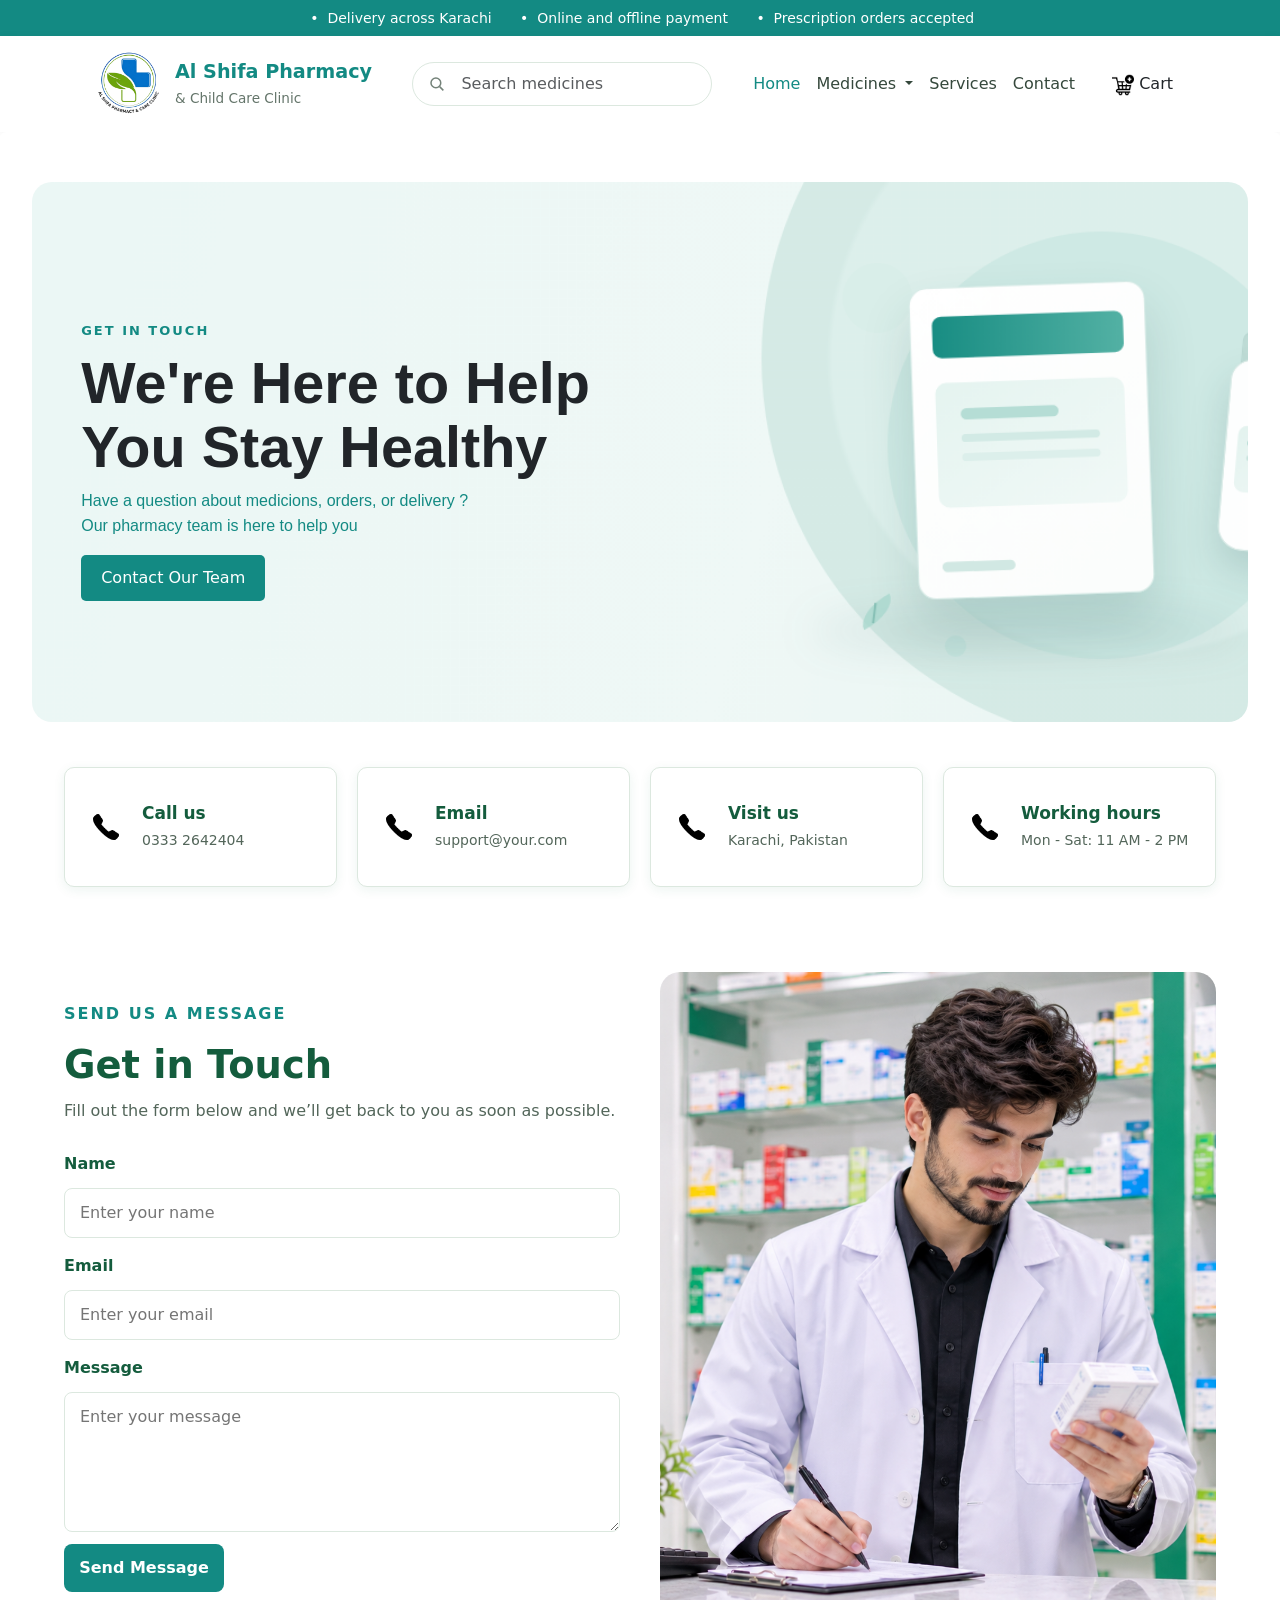
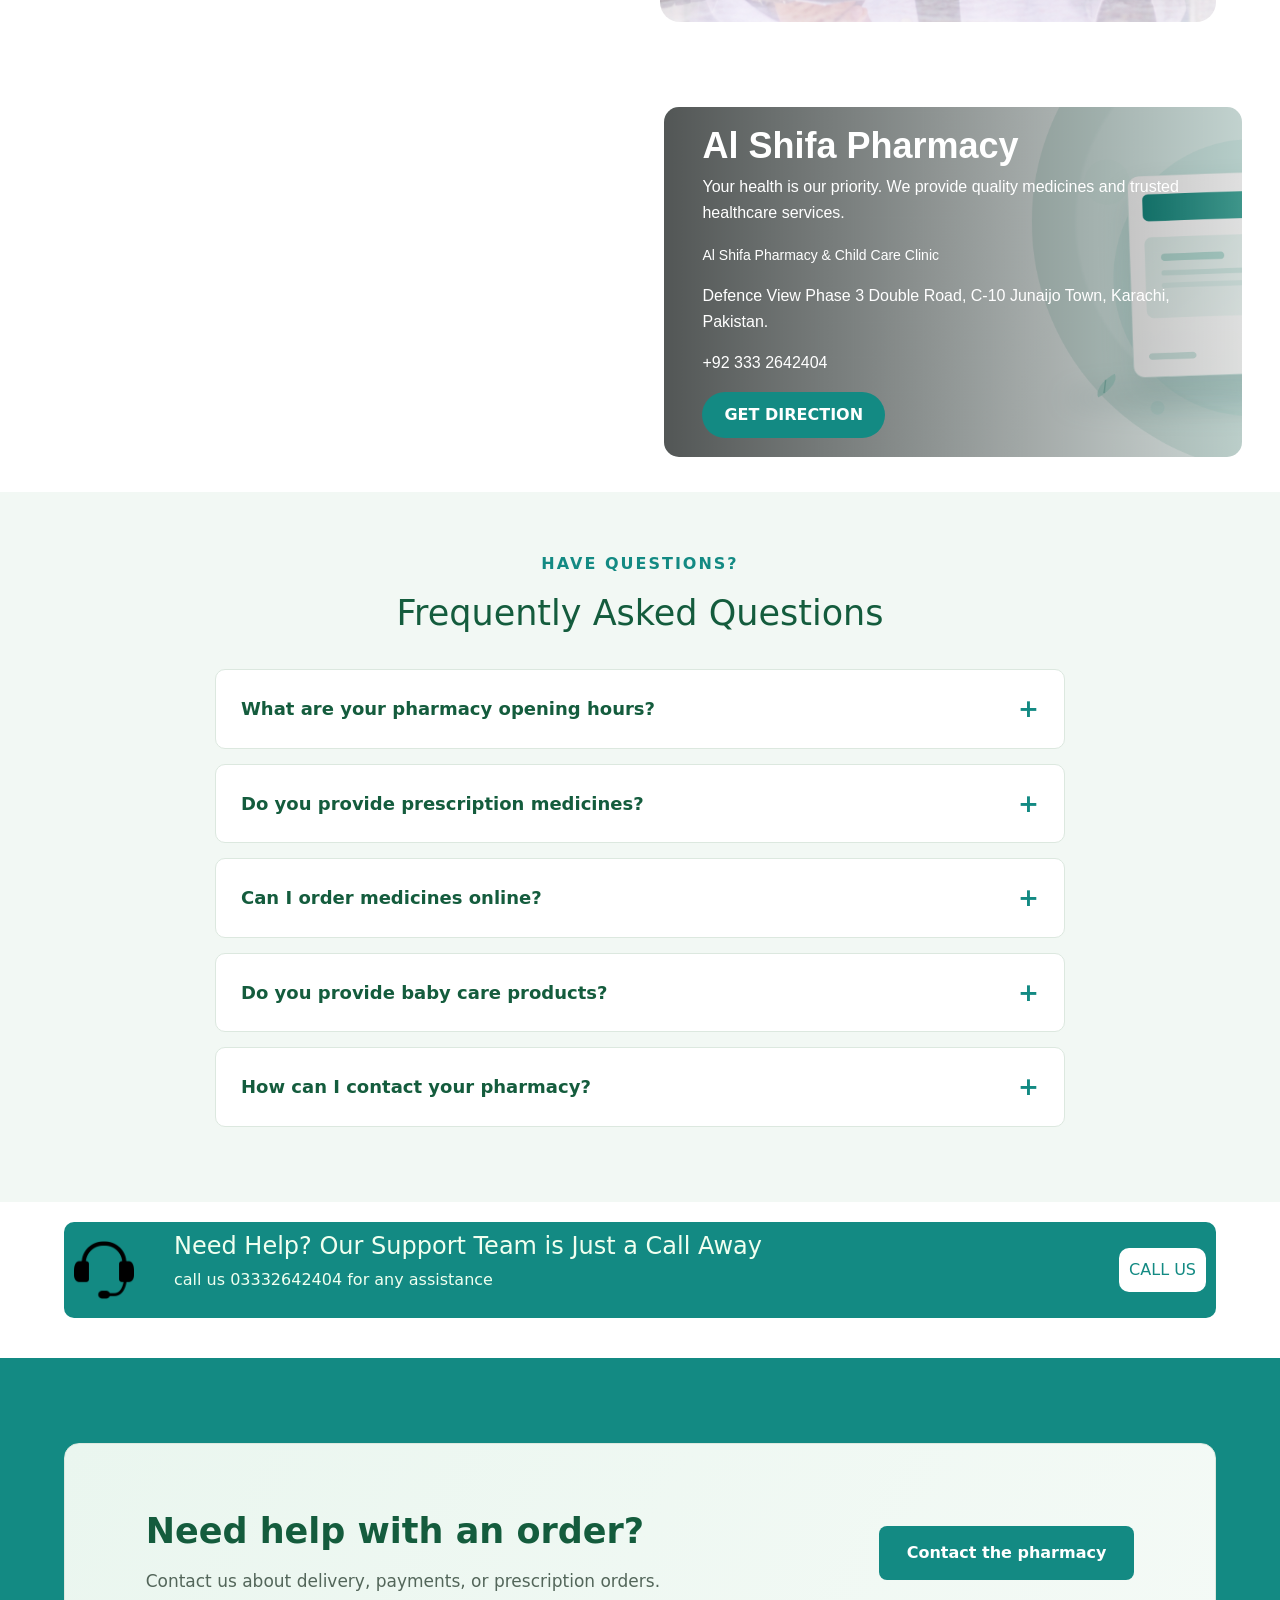
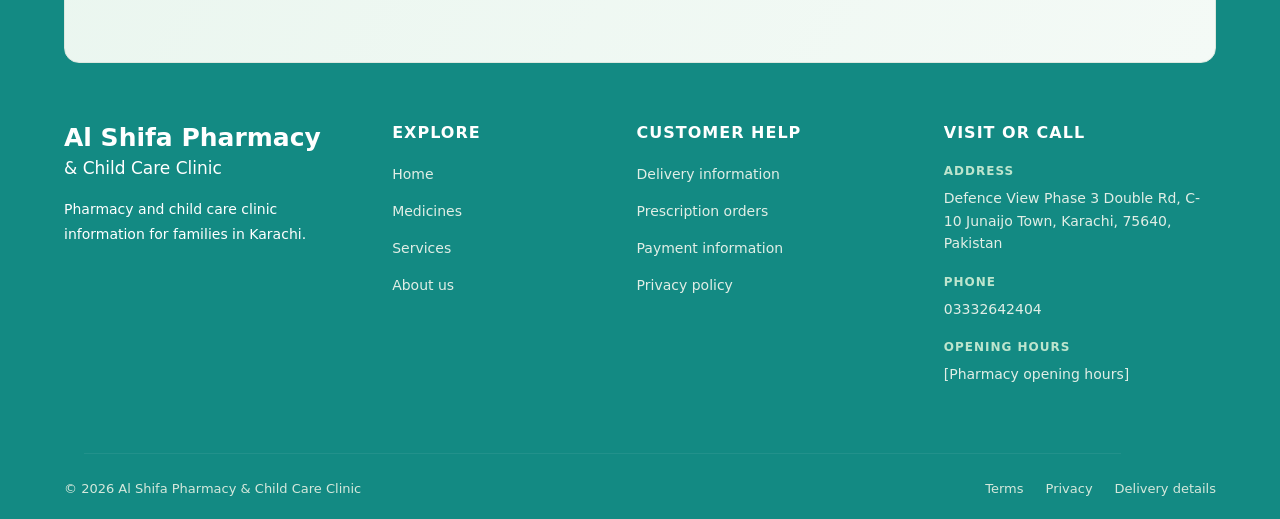
==== commit 2a6121ea: "Refactor code structure for improved readability and maintainability" ====
--- a/CONTACT-US/INDEX.HTML
+++ b/CONTACT-US/INDEX.HTML
@@ -42,7 +42,7 @@
     <div id="container">
       <nav id="main" class="navbar navbar-expand-lg">
         <div class="container px-4">
-          <a class="navbar-brand" href="index.html">
+          <a class="navbar-brand" href="HOME.HTML">
             <div class="logo">
               <img src="logo.png" alt="" width="80px" />
               <p>
@@ -97,7 +97,7 @@
 
             <ul class="navbar-nav ms-lg-auto">
               <li class="nav-item">
-                <a class="nav-link active" href="">Home</a>
+                <a class="nav-link active" href="HOME.HTML">Home</a>
               </li>
 
               <li class="nav-item dropdown">
@@ -133,12 +133,12 @@
                 <a class="nav-link" href="services.html">Services</a>
               </li>
               <li class="nav-item">
+                <a class="nav-link" href="CONTACT-US/INDEX.HTML">Contact</a>
+              </li>
+
+              <!-- <li class="nav-item">
                 <a class="nav-link" href="contact.html">Contact</a>
-              </li>
-
-              <li class="nav-item">
-                <a class="nav-link" href="contact.html">Contact</a>
-              </li>
+              </li> -->
             </ul>
             <a class="btn nav-cart ms-lg-3" href="cart.html">
               <img src="add-to-cart.png" alt="" width="22" height="22" />
